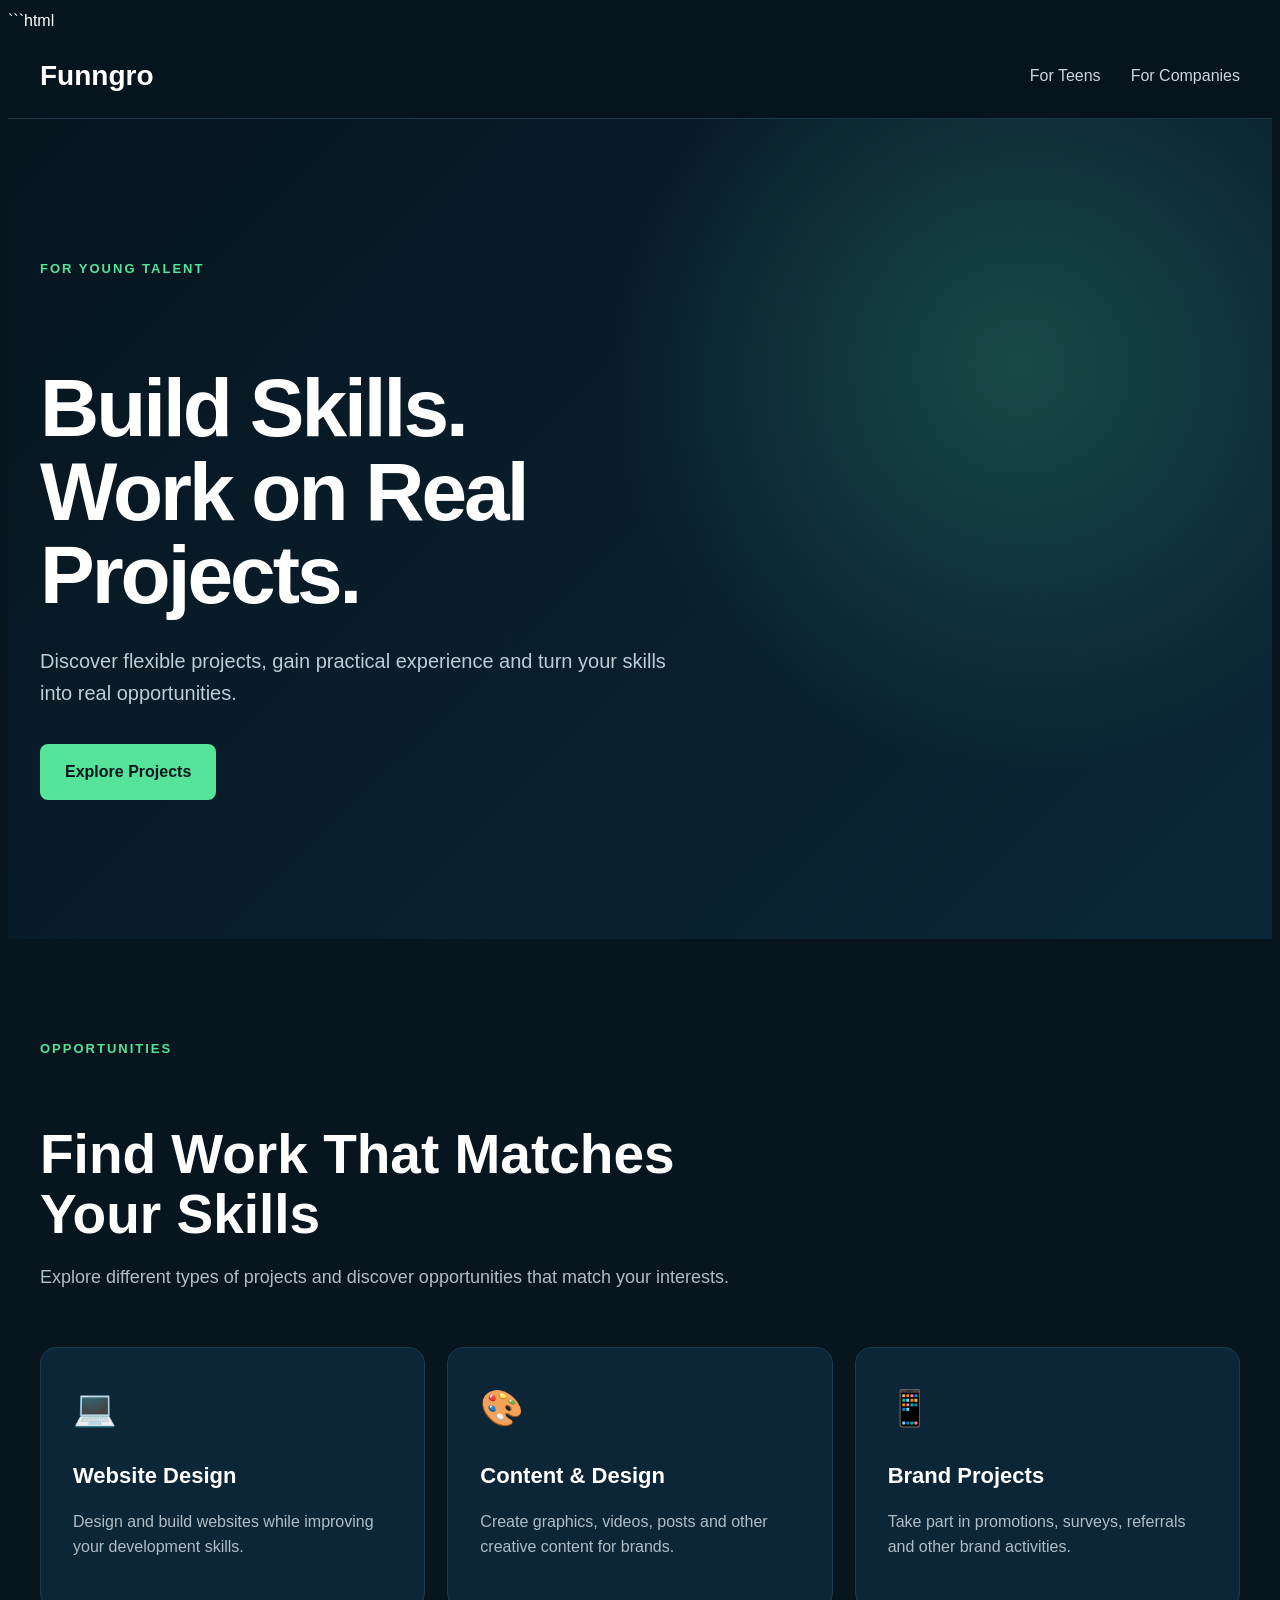
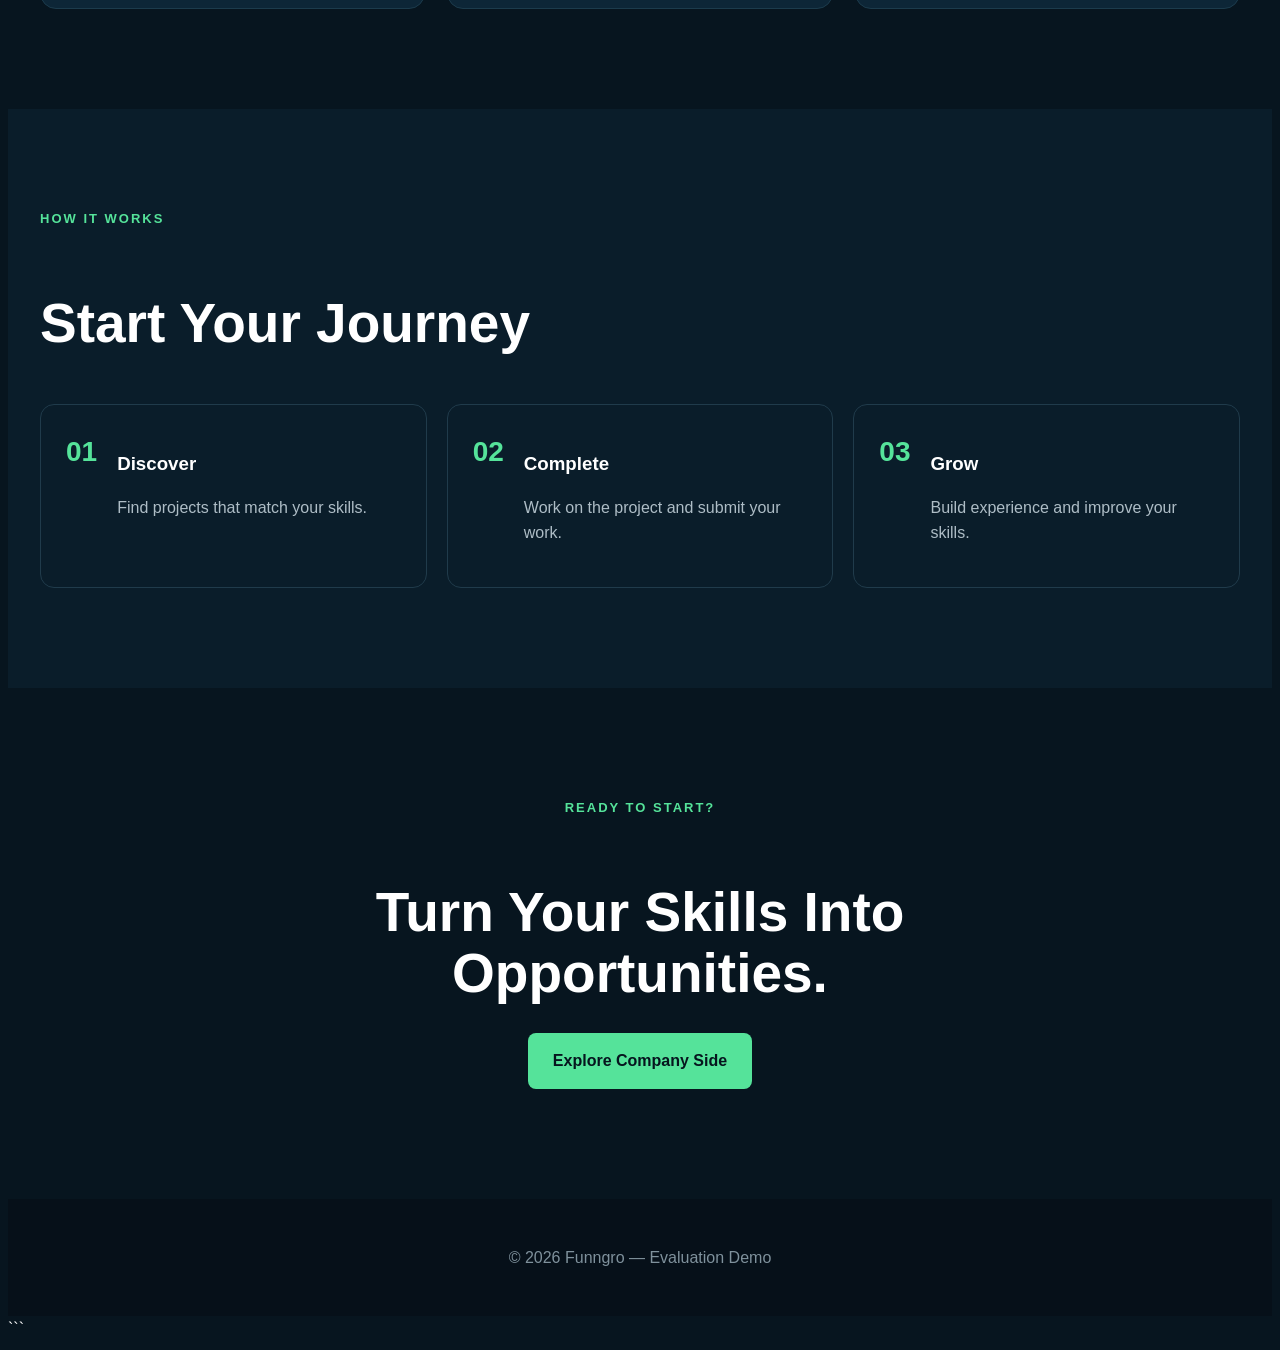
==== index.html @ 21f490b9 "Add files via upload" ====
```html
<!DOCTYPE html>
<html lang="en">
<head>
    <meta charset="UTF-8">
    <meta name="viewport" content="width=device-width, initial-scale=1.0">

    <title>Funngro for Teens | Discover Real Projects</title>

    <meta name="description"
        content="Discover real projects, build skills and gain practical experience with Funngro for Teens.">

    <link rel="stylesheet" href="style.css">
</head>

<body>

<header>
    <nav class="navbar">
        <a class="logo" href="index.html">Funngro</a>

        <div class="nav-links">
            <a href="index.html">For Teens</a>
            <a href="company.html">For Companies</a>
        </div>
    </nav>
</header>

<main>

<section class="hero">
    <div class="hero-content">
        <span class="eyebrow">FOR YOUNG TALENT</span>

        <h1>Build Skills.<br>Work on Real Projects.</h1>

        <p>
            Discover flexible projects, gain practical experience
            and turn your skills into real opportunities.
        </p>

        <a class="button" href="#projects">Explore Projects</a>
    </div>
</section>

<section class="section" id="projects">
    <div class="section-heading">
        <span class="eyebrow">OPPORTUNITIES</span>
        <h2>Find Work That Matches Your Skills</h2>
        <p>
            Explore different types of projects and discover
            opportunities that match your interests.
        </p>
    </div>

    <div class="cards">

        <article class="card">
            <div class="icon">💻</div>
            <h3>Website Design</h3>
            <p>
                Design and build websites while improving
                your development skills.
            </p>
        </article>

        <article class="card">
            <div class="icon">🎨</div>
            <h3>Content & Design</h3>
            <p>
                Create graphics, videos, posts and other
                creative content for brands.
            </p>
        </article>

        <article class="card">
            <div class="icon">📱</div>
            <h3>Brand Projects</h3>
            <p>
                Take part in promotions, surveys, referrals
                and other brand activities.
            </p>
        </article>

    </div>
</section>

<section class="process-section">
    <div class="section-heading">
        <span class="eyebrow">HOW IT WORKS</span>
        <h2>Start Your Journey</h2>
    </div>

    <div class="steps">

        <div class="step">
            <span>01</span>
            <div>
                <h3>Discover</h3>
                <p>Find projects that match your skills.</p>
            </div>
        </div>

        <div class="step">
            <span>02</span>
            <div>
                <h3>Complete</h3>
                <p>Work on the project and submit your work.</p>
            </div>
        </div>

        <div class="step">
            <span>03</span>
            <div>
                <h3>Grow</h3>
                <p>Build experience and improve your skills.</p>
            </div>
        </div>

    </div>
</section>

<section class="cta">
    <span class="eyebrow">READY TO START?</span>
    <h2>Turn Your Skills Into Opportunities.</h2>
    <a class="button" href="company.html">Explore Company Side</a>
</section>

</main>

<footer>
    <p>© 2026 Funngro — Evaluation Demo</p>
</footer>

</body>
</html>
```
---- style.css ----
```css
* {
    margin: 0;
    padding: 0;
    box-sizing: border-box;
}

html {
    scroll-behavior: smooth;
}

body {
    font-family: Arial, Helvetica, sans-serif;
    background: #07151f;
    color: #ffffff;
    line-height: 1.6;
}

a {
    text-decoration: none;
    color: inherit;
}

/* NAVBAR */

header {
    position: sticky;
    top: 0;
    z-index: 100;
    background: rgba(7, 21, 31, 0.95);
    border-bottom: 1px solid #203746;
}

.navbar {
    max-width: 1200px;
    margin: auto;
    padding: 20px 25px;

    display: flex;
    justify-content: space-between;
    align-items: center;
}

.logo {
    font-size: 28px;
    font-weight: 800;
}

.nav-links {
    display: flex;
    gap: 30px;
}

.nav-links a {
    color: #c9d6dd;
    transition: 0.2s;
}

.nav-links a:hover {
    color: #55e39a;
}

/* HERO */

.hero {
    min-height: 620px;
    padding: 100px 25px;

    display: flex;
    align-items: center;

    background:
        radial-gradient(circle at 80% 30%, #174a47 0, transparent 35%),
        linear-gradient(135deg, #07151f, #0b2737);
}

.hero-content {
    width: 1200px;
    max-width: 100%;
    margin: auto;
}

.eyebrow {
    display: inline-block;
    margin-bottom: 18px;

    color: #55e39a;
    font-size: 13px;
    font-weight: 800;
    letter-spacing: 2px;
}

.hero h1 {
    max-width: 760px;
    font-size: clamp(48px, 7vw, 82px);
    line-height: 1.02;
    letter-spacing: -3px;
    margin-bottom: 28px;
}

.hero p {
    max-width: 650px;
    color: #bdccd5;
    font-size: 20px;
    margin-bottom: 35px;
}

.company-hero {
    background:
        radial-gradient(circle at 80% 30%, #253e5c 0, transparent 35%),
        linear-gradient(135deg, #07151f, #101d35);
}

/* BUTTON */

.button {
    display: inline-block;
    padding: 15px 25px;

    background: #55e39a;
    color: #06151e;

    border-radius: 8px;
    font-weight: 800;

    transition: transform 0.2s;
}

.button:hover {
    transform: translateY(-2px);
}

/* SECTIONS */

.section {
    max-width: 1200px;
    margin: auto;
    padding: 100px 25px;
}

.section-heading {
    max-width: 720px;
    margin-bottom: 55px;
}

.section-heading h2,
.cta h2 {
    font-size: clamp(34px, 5vw, 55px);
    line-height: 1.1;
    margin-bottom: 18px;
}

.section-heading p {
    color: #aebdc6;
    font-size: 18px;
}

/* CARDS */

.cards {
    display: grid;
    grid-template-columns: repeat(3, 1fr);
    gap: 22px;
}

.card {
    padding: 32px;

    background: #0d2637;
    border: 1px solid #1c3b4c;
    border-radius: 16px;

    transition: 0.25s;
}

.card:hover {
    transform: translateY(-5px);
    border-color: #55e39a;
}

.icon {
    font-size: 35px;
    margin-bottom: 22px;
}

.card h3 {
    font-size: 22px;
    margin-bottom: 12px;
}

.card p {
    color: #aebdc6;
}

/* PROCESS */

.process-section {
    background: #0a1d2a;
    padding: 100px 25px;
}

.process-section .section-heading {
    max-width: 1200px;
    margin: auto auto 50px;
}

.steps {
    max-width: 1200px;
    margin: auto;

    display: grid;
    grid-template-columns: repeat(3, 1fr);
    gap: 20px;
}

.step {
    display: flex;
    gap: 20px;

    padding: 25px;

    border: 1px solid #203b4b;
    border-radius: 14px;
}

.step > span {
    font-size: 28px;
    font-weight: 800;
    color: #55e39a;
}

.step h3 {
    margin-bottom: 8px;
}

.step p {
    color: #aebdc6;
}

/* CTA */

.cta {
    max-width: 900px;
    margin: auto;
    padding: 110px 25px;
    text-align: center;
}

.cta h2 {
    margin-bottom: 30px;
}

/* FOOTER */

footer {
    padding: 30px 20px;
    text-align: center;
    background: #061019;
    color: #7f919c;
}

/* MOBILE */

@media (max-width: 800px) {

    .navbar {
        flex-direction: column;
        gap: 15px;
    }

    .nav-links {
        gap: 18px;
        font-size: 14px;
    }

    .hero {
        min-height: 520px;
        padding-top: 70px;
    }

    .hero h1 {
        letter-spacing: -2px;
    }

    .cards {
        grid-template-columns: 1fr;
    }

    .steps {
        grid-template-columns: 1fr;
    }

    .section,
    .process-section {
        padding-top: 70px;
        padding-bottom: 70px;
    }
}
```
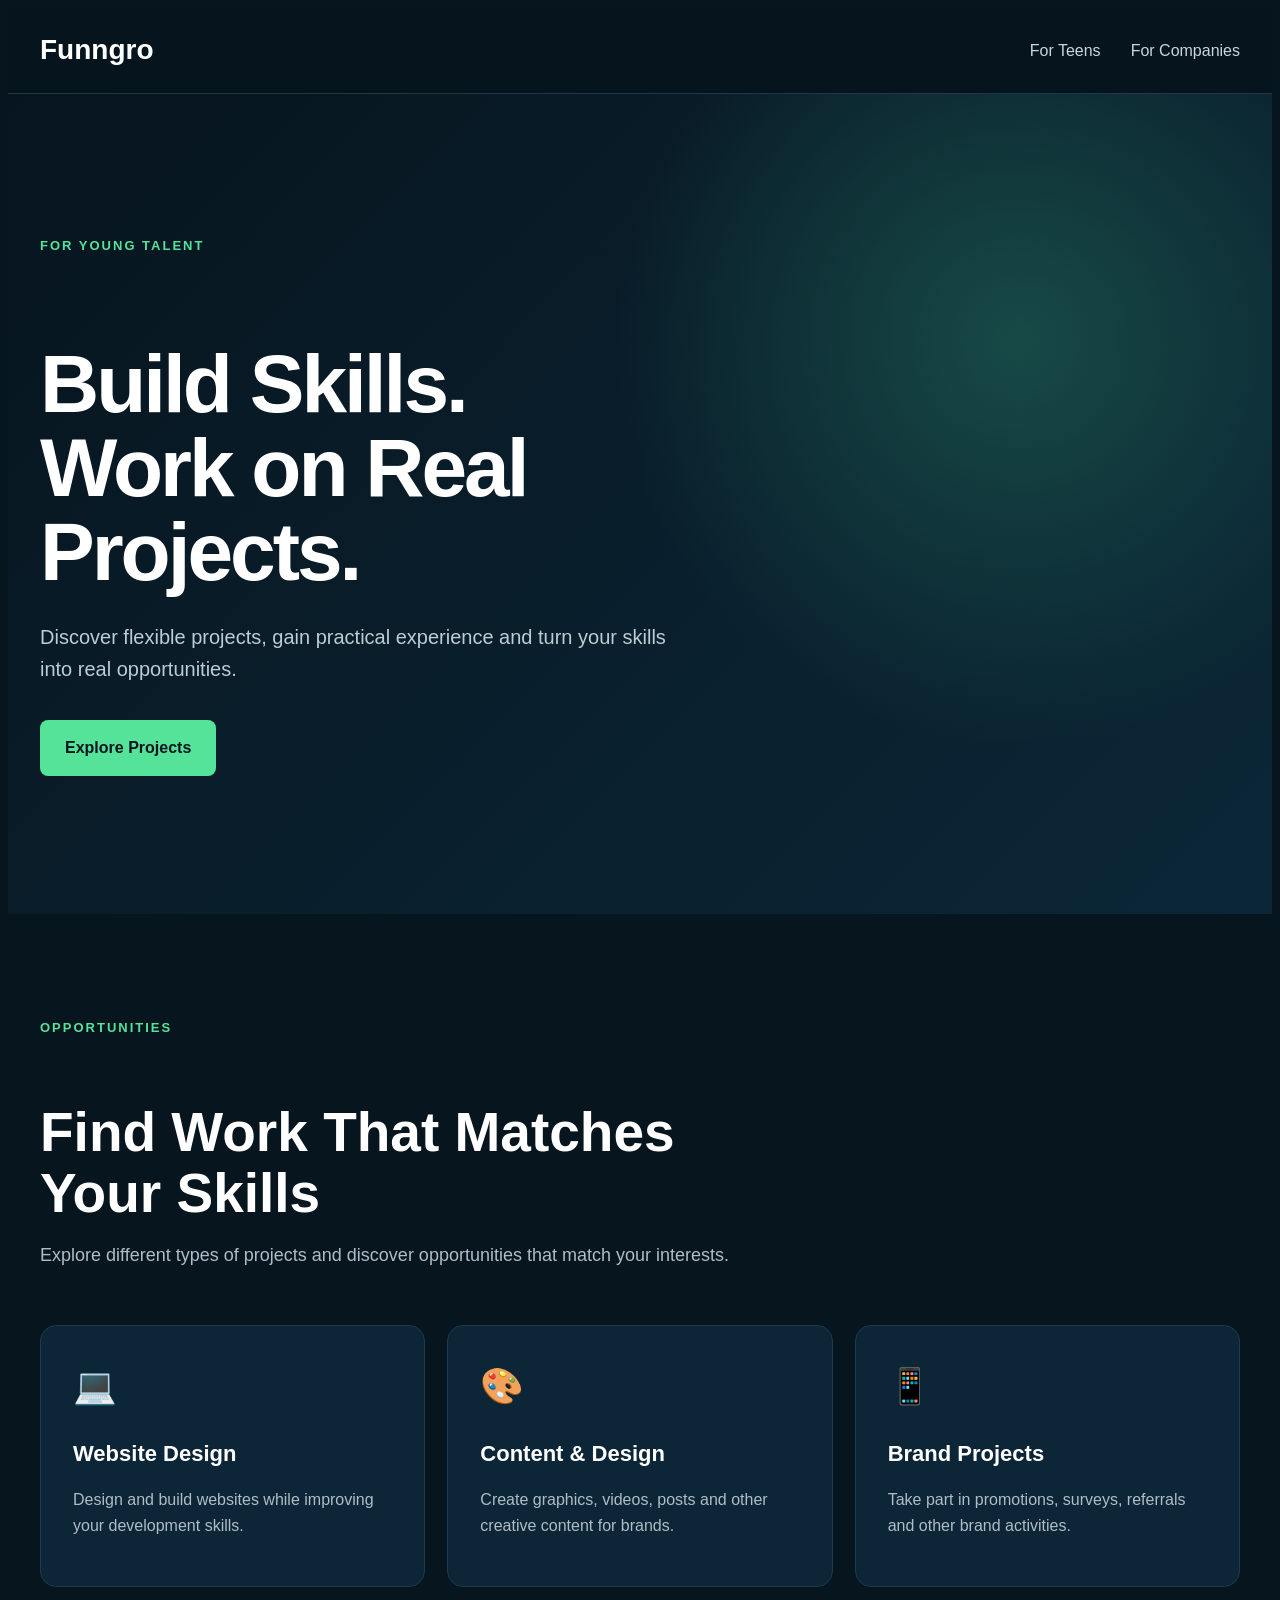
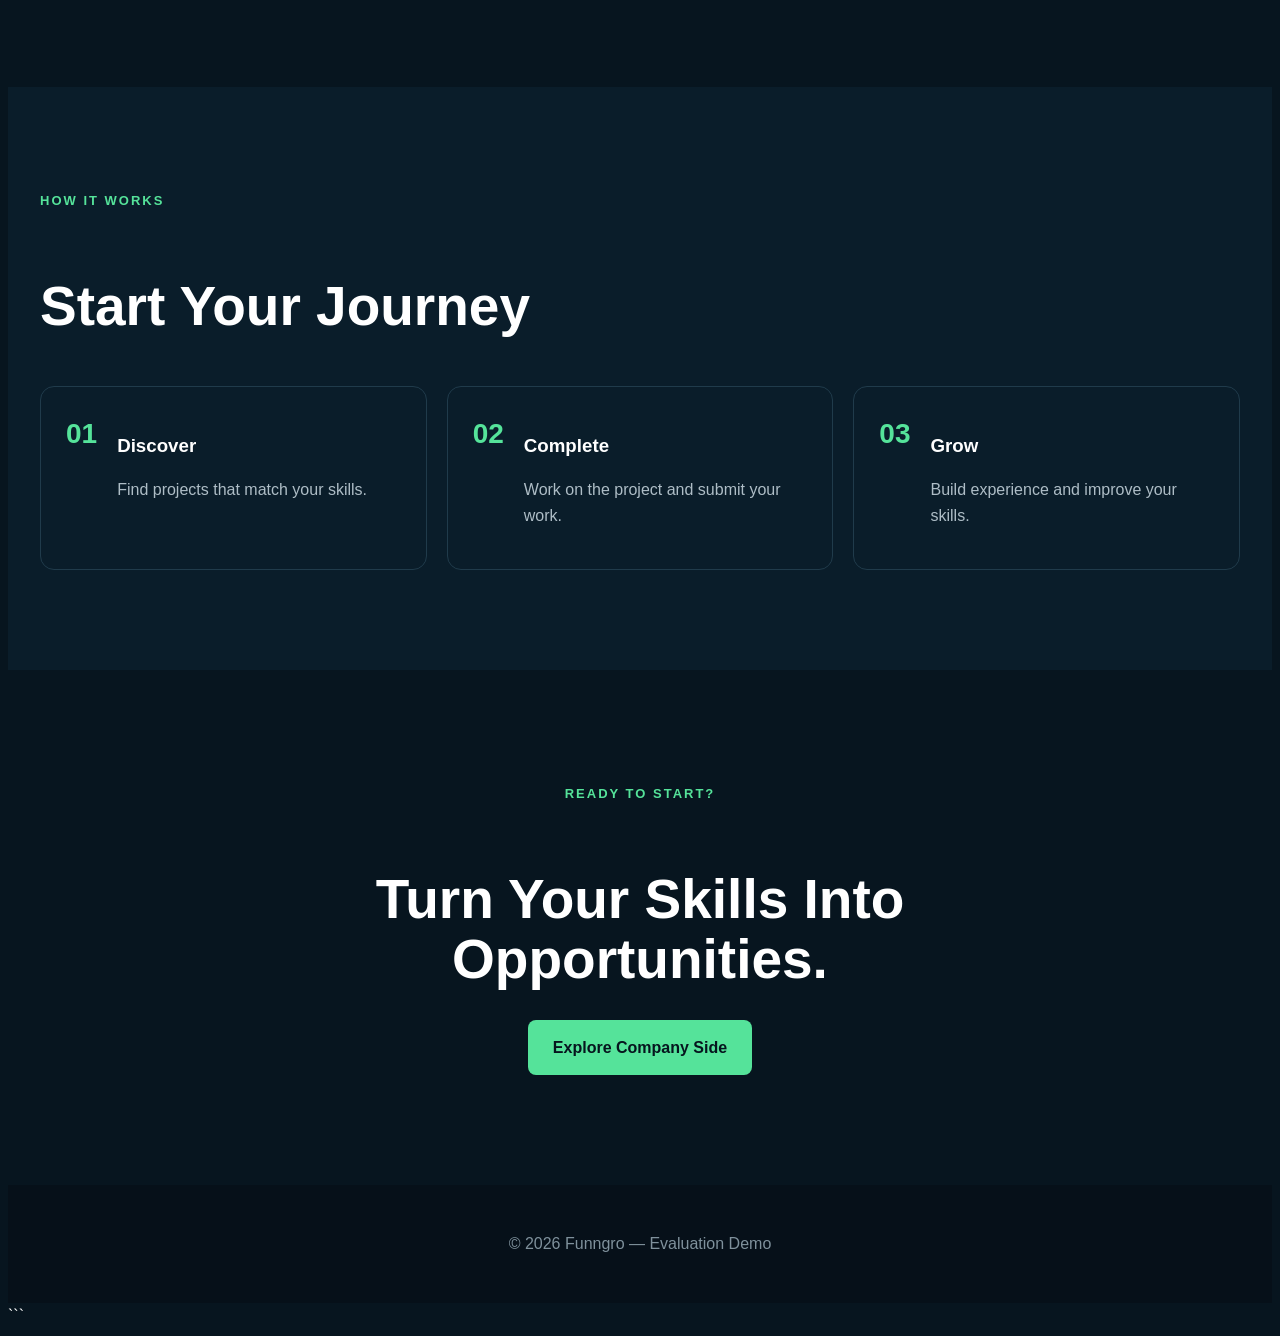
==== commit a2e465a0: "Update index.html" ====
--- a/index.html
+++ b/index.html
@@ -1,4 +1,3 @@
-```html
 <!DOCTYPE html>
 <html lang="en">
 <head>
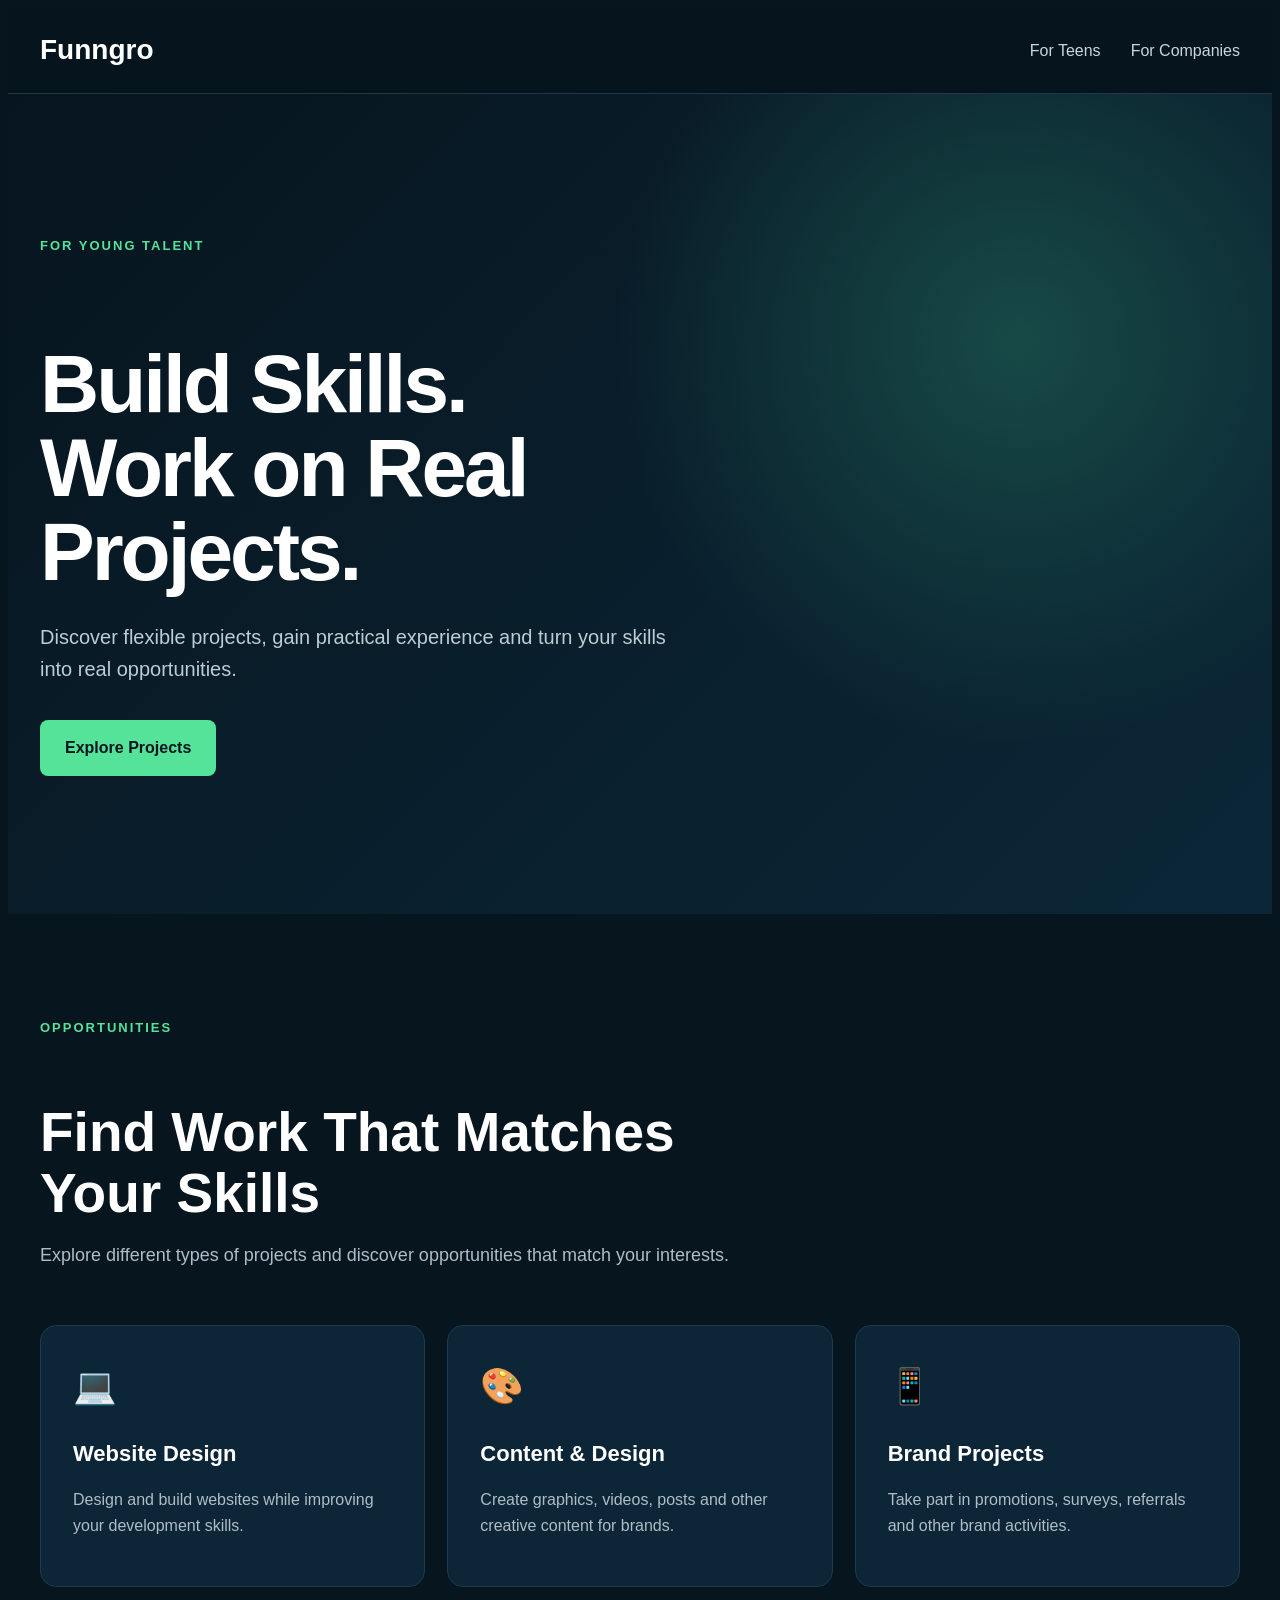
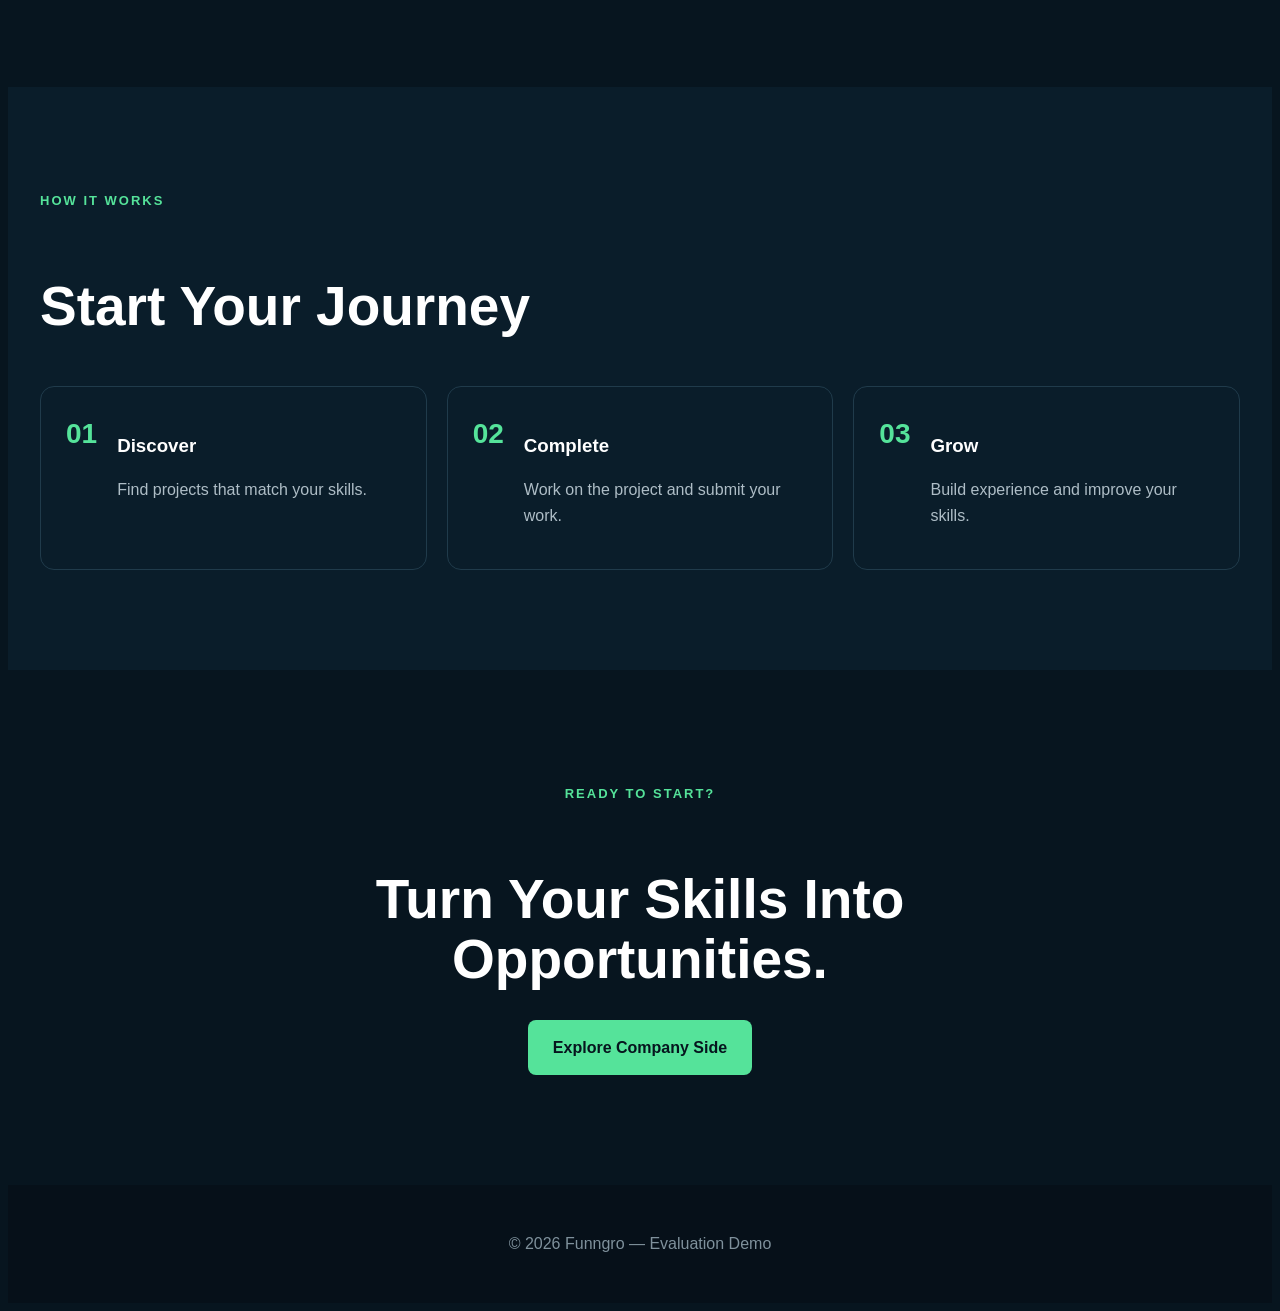
==== commit b0db658e: "Update index.html" ====
--- a/index.html
+++ b/index.html
@@ -133,4 +133,3 @@
 
 </body>
 </html>
-```
